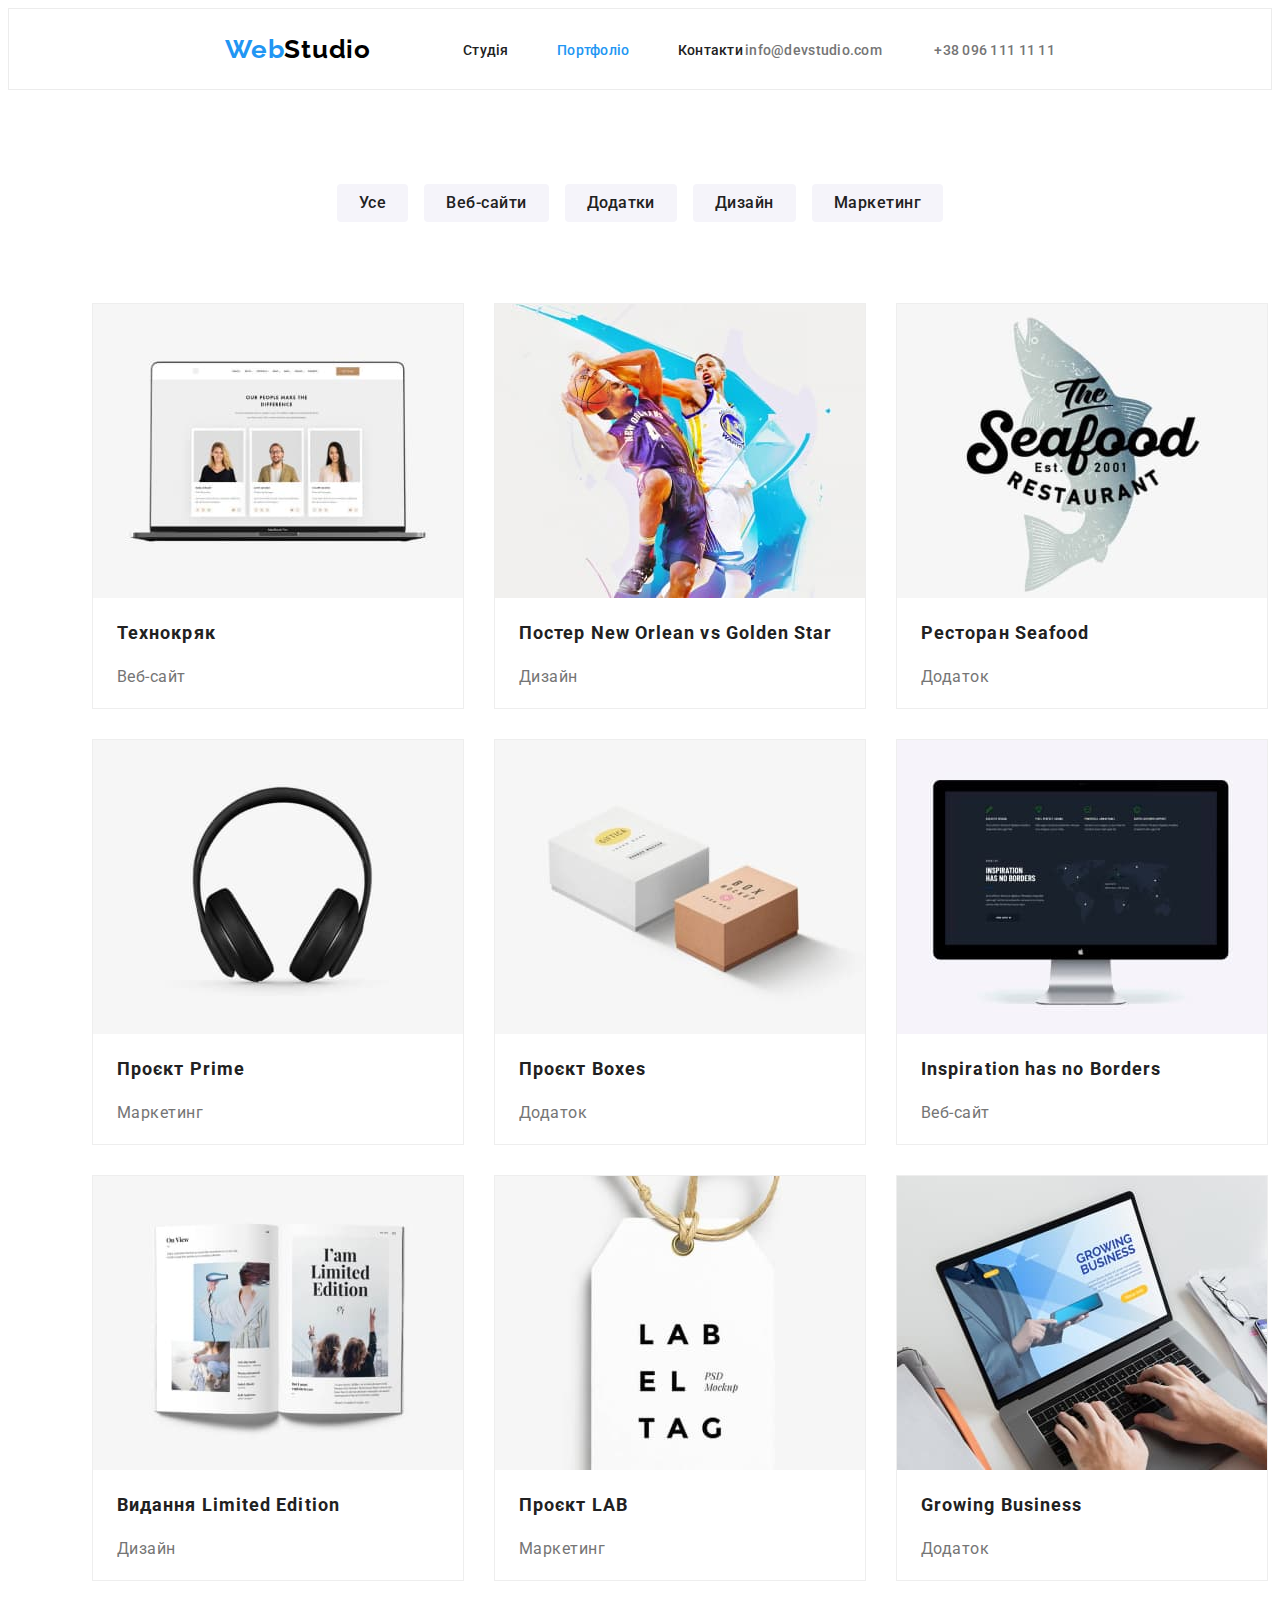
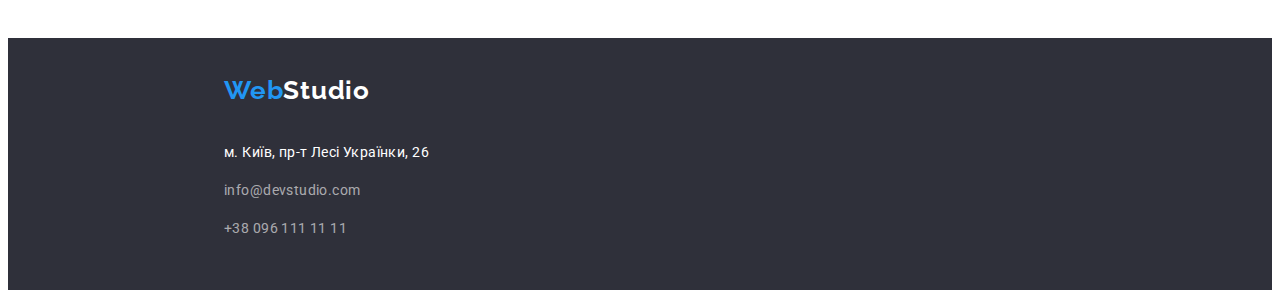
==== portfolio.html @ 8b7d4867 "copy" ====
<!DOCTYPE html>
<html lang="uk">
<head>
    <meta charset="UTF-8">
    <meta http-equiv="X-UA-Compatible" content="IE=edge">
    <meta name="viewport" content="width=device-width, initial-scale=1.0">
    <title>Document</title>
    <link rel="stylesheet" href="./css/styles.css">
    <link rel="preconnect" href="https://fonts.googleapis.com">
    <link rel="preconnect" href="https://fonts.gstatic.com" crossorigin>
    <link href="https://fonts.googleapis.com/css2?family=Raleway:wght@700&family=Roboto:wght@400;500;700;900&display=swap" rel="stylesheet">
</head>
<body>

    
    <header class="page-header">
        
        <nav class="nav-header">
            <a class="logo-link" href="./index.html">Web<span class="logo-header">Studio</span></a>

            <ul class="list-nav">
                <li><a class="link" href="./index.html">Студія</a></li>
                <li><a class="link current" href="./portfolio.html">Портфоліо</a></li>
                <li><a class="link" href="">Контакти</a></li>
            </ul>

        </nav>

        <ul class="list-header">
             <li><a class="header-email" href="">info@devstudio.com</a></li>
             <li><a class="header-number" href="">+38 096 111 11 11</a></li>
         </ul> 
        
        
    </header>


    <main>
        <section class="main-page">
            <h2 hidden>Фільтр</h2>

            <ul class="filter-ul">

                <li><button class="button-filter">Усе</button></li>
                <li><button class="button-filter">Веб-сайти</button></li>
                <li><button class="button-filter">Додатки</button></li>
                <li><button class="button-filter">Дизайн</button></li>
                <li><button class="button-filter">Маркетинг</button></li>
            </ul>

            <ul class="vertical-ul">
                <li>
                    <ul class="horizontal-ul">
                        <li class="project">
                            <a class="project-link" href="">
                                <img src="./images/img1.jpg" alt="Технокряк">
                                <h3 class="project-title">Технокряк</h3>
                                <p class="project-text">Веб-сайт</p>
                            </a>
                            
                        </li>
                        <li class="project">
                            <a class="project-link" href="">
                                <img src="./images/img2.jpg" alt="Постер New Orlean vs Golden Star">
                                <h3 class="project-title">Постер New Orlean vs Golden Star</h3>
                                <p class="project-text">Дизайн</p>
                            </a>
                            
                        </li>
                        <li class="project">
                            <a class="project-link" href="">
                                <img src="./images/img3.jpg" alt="Ресторан Seafood">
                                <h3 class="project-title">Ресторан Seafood</h3>
                                <p class="project-text">Додаток</p>
                            </a>
                            
                        </li>
                    </ul>
                </li>
                <li>
                    <ul class="horizontal-ul">
                        <li class="project">
                            <a class="project-link" href="">
                                <img src="./images/img4.jpg" alt="Проєкт Prime">
                                <h3 class="project-title">Проєкт Prime</h3>
                                <p class="project-text">Маркетинг</p>
                            </a>
                            
                        </li>
                        <li class="project">
                            <a class="project-link" href="">
                                <img src="./images/img5.jpg" alt="Проєкт Boxes">
                                <h3 class="project-title">Проєкт Boxes</h3>
                                <p class="project-text">Додаток</p>
                            </a>
                            
                        </li>
                        <li class="project">
                            <a class="project-link" href="">
                                <img src="./images/img6.jpg" alt="Inspiration has no Borders">
                                <h3 class="project-title">Inspiration has no Borders</h3>
                                <p class="project-text">Веб-сайт</p>
                            </a>
                            
                        </li>
                    </ul>
                </li>
                <li>
                    <ul class="horizontal-ul">
                        <li class="project">
                            <a class="project-link" href="">
                                <img src="./images/img7.jpg" alt="Видання Limited Edition">
                                <h3 class="project-title">Видання Limited Edition</h3>
                                <p class="project-text">Дизайн</p>
                            </a>
                            
                        </li>
                        <li class="project">
                            <a class="project-link" href="">
                                <img src="./images/img8.jpg" alt="Проєкт LAB">
                                <h3 class="project-title">Проєкт LAB</h3>
                                <p class="project-text">Маркетинг</p>
                            </a>
                            
                        </li>
                        <li class="project">
                            <a class="project-link" href="">
                                <img src="./images/img9.jpg" alt="Growing Business">
                                <h3 class="project-title">Growing Business</h3>
                                <p class="project-text">Додаток</p>
                            </a>
                            
                        </li>
                    </ul>
                </li>
            </ul>
        </section>

    </main>

    <footer class="page-footer">

        <section>
            <h2 hidden>Футер</h2>
            <a class="logo-link" href="./index.html">Web<span class="logo-footer">Studio</span></a>

            <address class="footer">
                <p class="footer-address">м. Київ, пр-т Лесі Українки, 26</p>
                <p class="footer-text">info@devstudio.com</p>
                <p class="footer-text">+38 096 111 11 11</p>
            </address>   
        </section>
        
    </footer>


</body>
---- css/styles.css ----
html,
body {
    height: 100%;
    font-family: 'Roboto';
    color: #212121;
}


.page-header {
    display: flex;
    justify-content: space-between;
    height: 80px;
    border: 1px solid #ECECEC;
}


.nav-header {
    display: flex;
    justify-content: left;
    align-items: center;
}


.logo-link {
    color: #2196F3;
    margin: 24px 92px 24px 216px;
    text-decoration: none;
    font-family: 'Raleway';
    font-weight: 700;
    font-size: 26px;
    line-height: 31px;
    letter-spacing: 0.03em;
}


.logo-header {
    color: black;
    font-weight: 700;
    font-size: 26px;
    line-height: 31px;
    letter-spacing: 0.03em;
}


.list-nav {
    height: 16px;
    width: 280px;
    text-decoration: none;
    list-style-type: none;
    display: flex;
    justify-content: space-between;
    align-items: center;
    padding: 32px 0px 32px 0px;
}


.list-nav .link {
    text-decoration: none;
    list-style-type: none;
    color: #212121;
    font-weight: 500;
    font-size: 14px;
    line-height: 16px;
    letter-spacing: 0.02em;
}

.list-nav .link:hover,
.list-nav .link:focus {
    color: #2196F3;
}

.list-nav .link.current {
    color: #2196F3;
}



.list-header {
    width: 310px;
    height: 16px;
    text-decoration: none;
    list-style-type: none;
    display: flex;
    align-items: center;
    justify-content: space-between;
    padding: 32px 216px 32px 0px;
    margin: 0%;
}


.header-email {
    text-decoration: none;
    list-style-type: none;
    color: #757575;
    font-weight: 500;
    font-size: 14px;
    line-height: 16px;
    letter-spacing: 0.02em;
}

.header-email:hover,
.header-email:focus {
    color: #2196F3;
}


.header-number {
    text-decoration: none;
    list-style-type: none;
    color: #757575;
    font-weight: 500;
    font-size: 14px;
    line-height: 16px;
    letter-spacing: 0.02em;
}

.header-number:hover,
.header-number:focus {
    color: #2196F3;
}


.hero {
    width: 100%;
    height: 600px;
    background: #2F303A;
    display: flex;
    flex-direction: column;
    flex-wrap: nowrap;
    align-content: stretch;
    justify-content: center;
    align-items: center;
}


.hero-text {
    color: #fff;
    font-weight: 900;
    font-size: 44px;
    line-height: 60px;
    text-align: center;
    letter-spacing: 0.06em;
    text-transform: uppercase;
}


.button-hero {
    background: #2196F3;
    color: #fff;
    box-shadow: 0px 4px 4px rgba(0, 0, 0, 0.15);
    border-radius: 4px;
    padding: 10px 32px 10px 32px;
    display: flex;
    align-items: center;
    text-align: center;
    letter-spacing: 0.06em;
    font-family: Roboto;
    font-weight: 700;
    font-size: 16px;
    line-height: 30px;
    border: 0;
    cursor: pointer;
}


.features {
    display: flex;
    justify-content: center;
    padding-top: 96px;
}


.features-ul {
    list-style-type: none;
    display: flex;
    justify-content: space-between;
    align-items: center;
    margin: 0%;
    width: 1170px;
}


.features-li {
    height: 98px;
    width: 270px;
    display: flex;
    flex-direction: column;
}


.features-title {
    width: 270px;
    height: 16px;
    margin: 0%;
    padding-bottom: 10px;
    font-weight: 700;
    font-size: 14px;
    line-height: 16px;
    letter-spacing: 0.03em;
    text-transform: uppercase;
}


.features-text {
    width: 270px;
    height: 72px;
    margin: 0%;
    font-weight: 400;
    font-size: 14px;
    line-height: 24px;
    letter-spacing: 0.03em;
    color: #757575;
}


.referral {
    display: flex;
    flex-direction: column;
    align-items: center;
}


.referral-title {
    font-weight: 700;
    font-size: 36px;
    line-height: 42px;
    text-align: center;
    letter-spacing: 0.03em;
    margin: 94px 0px 50px 0px;
}


.referral-ul {
    display: flex;
    list-style-type: none;
    margin: 0;
    padding: 0;
}


.referral-li {
    padding: 0px 15px 94px 15px;
}



.team {
    height: 648px;
    background: #F5F4FA;
    display: flex;
    flex-direction: column;
    align-items: center;
}


.team-title {
    font-weight: 700;
    font-size: 36px;
    line-height: 42px;
    letter-spacing: 0.03em;
    margin: 0;
    padding: 94px 0px 50px 0px;
}


.team-ul {
    list-style-type: none;
    display: flex;
    margin: 0;
    padding: 0;
}


.team-li {
    background: #FFFFFF;
    height: 368px;
    box-shadow: 0px 1px 3px rgba(0, 0, 0, 0.12), 0px 1px 1px rgba(0, 0, 0, 0.14), 0px 2px 1px rgba(0, 0, 0, 0.2);
    border-radius: 0px 0px 4px 4px;
    margin: 0px 15px 0px 15px;
}


.team-name {
    font-weight: 500;
    font-size: 16px;
    line-height: 19px;
    text-align: center;
    letter-spacing: 0.03em;
}


.team-profession {
    font-weight: 400;
    font-size: 16px;
    line-height: 19px;
    text-align: center;
    letter-spacing: 0.03em;
    color: #757575;
}


.page-footer {
    height: 252px;
    background: #2F303A;
    display: flex;
    align-items: center;
}


.logo-footer {
    color: #fff;
    font-weight: 700;
    font-size: 26px;
    line-height: 31px;
    letter-spacing: 0.03em;
}


.footer {
    padding: 20px 0px 0px 216px;
    line-height: 24px;
    font-style: normal;
}


.footer-address {
    font-size: 14px;
    letter-spacing: 0.03em;
    color: #FFFFFF;
}


.footer-text {
    font-size: 14px;
    letter-spacing: 0.03em;
    color: rgba(255, 255, 255, 0.6);
}







.main-page {
    height: 1548px;
    display: flex;
    flex-direction: column;
    
}


.filter-ul {
    display: flex;
    justify-content: center;
    margin: 0;
    padding: 94px 0px 50px 0px;
    list-style-type: none;
}


.button-filter {
    font-family: Roboto;
    font-weight: 500;
    font-size: 16px;
    line-height: 26px;
    letter-spacing: 0.03em;   
    color: #212121;
    padding: 6px 22px 6px 22px;
    background: #F5F4FA;
    border: 0;
    border-radius: 4px;
    margin: 0px 8px 0px 8px;
}

.button-filter:hover,
.button-filter:focus {
    background: #2196F3;
    box-shadow: 0px 3px 1px rgba(0, 0, 0, 0.1), 0px 1px 2px rgba(0, 0, 0, 0.08), 0px 2px 2px rgba(0, 0, 0, 0.12);
    color: #FFFFFF;
}


.vertical-ul {
    display: flex;
    flex-direction: column;
    list-style-type: none;
}

.horizontal-ul {
    display: flex;
    justify-content: center;
    list-style-type: none;
}


.project {
    height: 404px;
    width: 370px;
    margin: 15px;
    background: #FFFFFF;
    border: 1px solid #EEEEEE;
    
}


.project-title {
    width: 322px;
    height: 36px;
    font-weight: 700;
    font-size: 18px;
    line-height: 1.2;
    letter-spacing: 0.06em;
    color: #212121;
    padding: 20px 24px 4px 24px;
    margin: 0;
}



.project-text {
    width: 322px;
    height: 30px;
    font-weight: 400;
    font-size: 16px;
    line-height: 30px;
    letter-spacing: 0.03em;
    color: #757575;
    padding: 0px 24px 20px 24px;
    margin: 0;
}

.project-link {
    text-decoration: none;
}
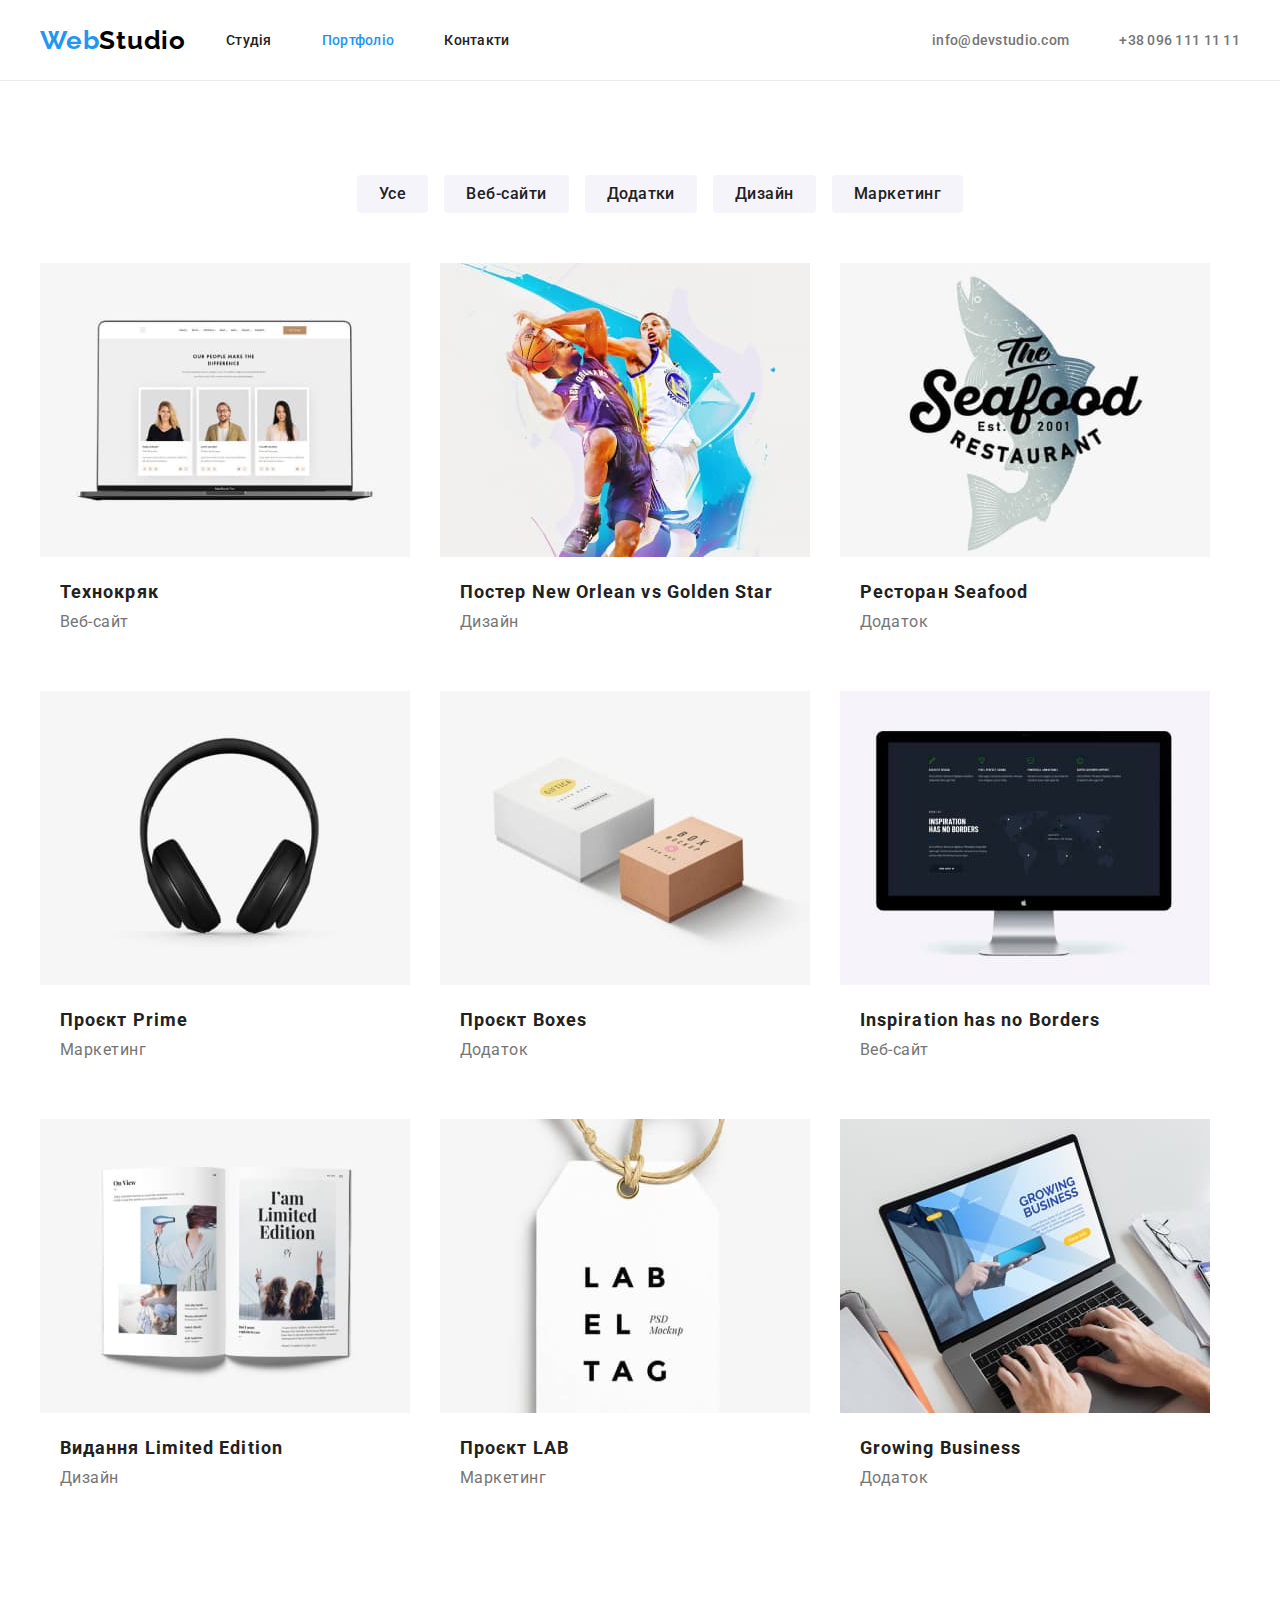
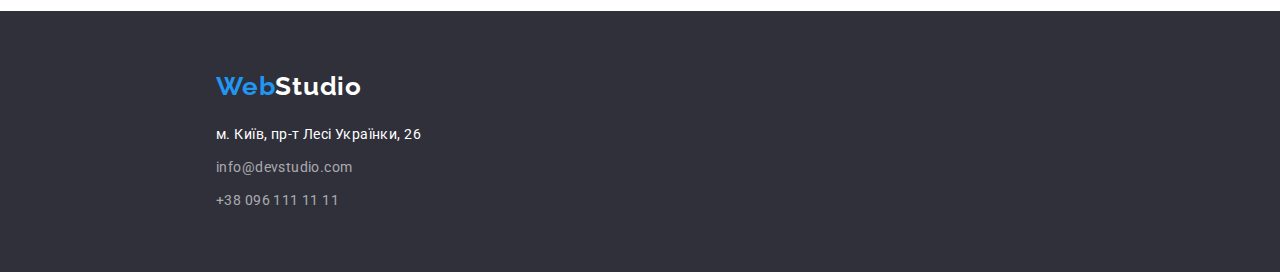
==== commit 0bd68325: "1" ====
--- a/portfolio.html
+++ b/portfolio.html
@@ -5,38 +5,40 @@
     <meta http-equiv="X-UA-Compatible" content="IE=edge">
     <meta name="viewport" content="width=device-width, initial-scale=1.0">
     <title>Document</title>
-    <link rel="stylesheet" href="./css/styles.css">
     <link rel="preconnect" href="https://fonts.googleapis.com">
     <link rel="preconnect" href="https://fonts.gstatic.com" crossorigin>
     <link href="https://fonts.googleapis.com/css2?family=Raleway:wght@700&family=Roboto:wght@400;500;700;900&display=swap" rel="stylesheet">
+    <link rel="stylesheet" href="https://cdn.jsdelivr.net/npm/modern-normalize@1.1.0/modern-normalize.min.css">
+    <link rel="stylesheet" href="./css/styles.css">
 </head>
 <body>
 
     
-    <header class="page-header">
-        
-        <nav class="nav-header">
-            <a class="logo-link" href="./index.html">Web<span class="logo-header">Studio</span></a>
+    <header class="header">
 
-            <ul class="list-nav">
-                <li><a class="link" href="./index.html">Студія</a></li>
-                <li><a class="link current" href="./portfolio.html">Портфоліо</a></li>
-                <li><a class="link" href="">Контакти</a></li>
-            </ul>
+        <div class=" page-header container">
+            <nav class="nav-header">
+                <a class="logo-link" href="./index.html">Web<span class="logo-header">Studio</span></a>
 
-        </nav>
+                <ul class="list-nav">
+                    <li><a class="link" href="./index.html">Студія</a></li>
+                    <li><a class="link current" href="./portfolio.html">Портфоліо</a></li>
+                    <li><a class="link" href="">Контакти</a></li>
+                </ul>
 
-        <ul class="list-header">
-             <li><a class="header-email" href="">info@devstudio.com</a></li>
-             <li><a class="header-number" href="">+38 096 111 11 11</a></li>
-         </ul> 
-        
+            </nav>
+
+            <ul class="list-header">
+                <li><a class="header-email" href="">info@devstudio.com</a></li>
+                <li><a class="header-number" href="">+38 096 111 11 11</a></li>
+            </ul> 
+        </div>
         
     </header>
 
 
     <main>
-        <section class="main-page">
+        <section class="main-page container section">
             <h2 hidden>Фільтр</h2>
 
             <ul class="filter-ul">
@@ -48,91 +50,107 @@
                 <li><button class="button-filter">Маркетинг</button></li>
             </ul>
 
-            <ul class="vertical-ul">
-                <li>
-                    <ul class="horizontal-ul">
-                        <li class="project">
-                            <a class="project-link" href="">
-                                <img src="./images/img1.jpg" alt="Технокряк">
-                                <h3 class="project-title">Технокряк</h3>
-                                <p class="project-text">Веб-сайт</p>
-                            </a>
-                            
-                        </li>
-                        <li class="project">
-                            <a class="project-link" href="">
-                                <img src="./images/img2.jpg" alt="Постер New Orlean vs Golden Star">
-                                <h3 class="project-title">Постер New Orlean vs Golden Star</h3>
-                                <p class="project-text">Дизайн</p>
-                            </a>
-                            
-                        </li>
-                        <li class="project">
-                            <a class="project-link" href="">
-                                <img src="./images/img3.jpg" alt="Ресторан Seafood">
-                                <h3 class="project-title">Ресторан Seafood</h3>
-                                <p class="project-text">Додаток</p>
-                            </a>
-                            
-                        </li>
-                    </ul>
+            <ul class="card-set">
+
+                <li class="project">
+                    <a class="project-link" href="">
+                        <img src="./images/img1.jpg" alt="Технокряк">
+                        <div class="project-block">
+                            <h3 class="project-title">Технокряк</h3>
+                            <p class="project-text">Веб-сайт</p>
+                        </div>
+                    </a>
+                    
                 </li>
-                <li>
-                    <ul class="horizontal-ul">
-                        <li class="project">
-                            <a class="project-link" href="">
-                                <img src="./images/img4.jpg" alt="Проєкт Prime">
-                                <h3 class="project-title">Проєкт Prime</h3>
-                                <p class="project-text">Маркетинг</p>
-                            </a>
-                            
-                        </li>
-                        <li class="project">
-                            <a class="project-link" href="">
-                                <img src="./images/img5.jpg" alt="Проєкт Boxes">
-                                <h3 class="project-title">Проєкт Boxes</h3>
-                                <p class="project-text">Додаток</p>
-                            </a>
-                            
-                        </li>
-                        <li class="project">
-                            <a class="project-link" href="">
-                                <img src="./images/img6.jpg" alt="Inspiration has no Borders">
-                                <h3 class="project-title">Inspiration has no Borders</h3>
-                                <p class="project-text">Веб-сайт</p>
-                            </a>
-                            
-                        </li>
-                    </ul>
+
+                <li class="project">
+                    <a class="project-link" href="">
+                        <img src="./images/img2.jpg" alt="Постер New Orlean vs Golden Star">
+                        <div class="project-block">
+                            <h3 class="project-title">Постер New Orlean vs Golden Star</h3>
+                            <p class="project-text">Дизайн</p>
+                        </div>
+                    </a>
+                    
                 </li>
-                <li>
-                    <ul class="horizontal-ul">
-                        <li class="project">
-                            <a class="project-link" href="">
-                                <img src="./images/img7.jpg" alt="Видання Limited Edition">
-                                <h3 class="project-title">Видання Limited Edition</h3>
-                                <p class="project-text">Дизайн</p>
-                            </a>
-                            
-                        </li>
-                        <li class="project">
-                            <a class="project-link" href="">
-                                <img src="./images/img8.jpg" alt="Проєкт LAB">
-                                <h3 class="project-title">Проєкт LAB</h3>
-                                <p class="project-text">Маркетинг</p>
-                            </a>
-                            
-                        </li>
-                        <li class="project">
-                            <a class="project-link" href="">
-                                <img src="./images/img9.jpg" alt="Growing Business">
-                                <h3 class="project-title">Growing Business</h3>
-                                <p class="project-text">Додаток</p>
-                            </a>
-                            
-                        </li>
-                    </ul>
+
+                <li class="project">
+                    <a class="project-link" href="">
+                        <img src="./images/img3.jpg" alt="Ресторан Seafood">
+                        <div class="project-block">
+                            <h3 class="project-title">Ресторан Seafood</h3>
+                            <p class="project-text">Додаток</p>
+                        </div>
+                    </a>
+                    
                 </li>
+          
+                <li class="project">
+                    <a class="project-link" href="">
+                        <img src="./images/img4.jpg" alt="Проєкт Prime">
+                        <div class="project-block">
+                            <h3 class="project-title">Проєкт Prime</h3>
+                            <p class="project-text">Маркетинг</p>
+                        </div>
+                    </a>
+                    
+                </li>
+
+                <li class="project">
+                    <a class="project-link" href="">
+                        <img src="./images/img5.jpg" alt="Проєкт Boxes">
+                        <div class="project-block">
+                            <h3 class="project-title">Проєкт Boxes</h3>
+                            <p class="project-text">Додаток</p>
+                        </div>
+                    </a>
+                    
+                </li>
+
+                <li class="project">
+                    <a class="project-link" href="">
+                        <img src="./images/img6.jpg" alt="Inspiration has no Borders">
+                        <div class="project-block">
+                            <h3 class="project-title">Inspiration has no Borders</h3>
+                            <p class="project-text">Веб-сайт</p>
+                        </div>
+                    </a>
+                    
+                </li>
+            
+                <li class="project">
+                    <a class="project-link" href="">
+                        <img src="./images/img7.jpg" alt="Видання Limited Edition">
+                        <div class="project-block">
+                            <h3 class="project-title">Видання Limited Edition</h3>
+                            <p class="project-text">Дизайн</p>
+                        </div>
+                    </a>
+                    
+                </li>
+
+                <li class="project">
+                    <a class="project-link" href="">
+                        <img src="./images/img8.jpg" alt="Проєкт LAB">
+                        <div class="project-block">
+                            <h3 class="project-title">Проєкт LAB</h3>
+                            <p class="project-text">Маркетинг</p>
+                        </div>
+                    </a>
+                    
+                </li>
+
+                <li class="project">
+                    <a class="project-link" href="">
+                        <img src="./images/img9.jpg" alt="Growing Business">
+                        <div class="project-block">
+                            <h3 class="project-title">Growing Business</h3>
+                            <p class="project-text">Додаток</p>
+                        </div>
+                    </a>
+                    
+                </li>
+
             </ul>
         </section>
 
@@ -140,16 +158,25 @@
 
     <footer class="page-footer">
 
-        <section>
+        
+        <div class="footer-block container">
+
             <h2 hidden>Футер</h2>
-            <a class="logo-link" href="./index.html">Web<span class="logo-footer">Studio</span></a>
 
             <address class="footer">
+
+                <a class="logo-link" href="./index.html">
+                    Web<span class="logo-footer">Studio</span>
+                </a>
+
                 <p class="footer-address">м. Київ, пр-т Лесі Українки, 26</p>
                 <p class="footer-text">info@devstudio.com</p>
                 <p class="footer-text">+38 096 111 11 11</p>
-            </address>   
-        </section>
+            </address> 
+
+
+        </div>  
+    
         
     </footer>
 
--- a/css/styles.css
+++ b/css/styles.css
@@ -6,11 +6,30 @@
 }
 
 
+.container {
+    width: 1200px;
+    margin-left: auto;
+    margin-right: auto;
+}
+
+
+.section {
+    padding-top: 94px;
+    padding-bottom: 94px;
+}
+
+
+/*Header*/
+
+.header {
+    border-bottom: 1px solid #ECECEC;
+}
+
+
 .page-header {
+    height: 80px;
     display: flex;
     justify-content: space-between;
-    height: 80px;
-    border: 1px solid #ECECEC;
 }
 
 
@@ -23,7 +42,6 @@
 
 .logo-link {
     color: #2196F3;
-    margin: 24px 92px 24px 216px;
     text-decoration: none;
     font-family: 'Raleway';
     font-weight: 700;
@@ -43,14 +61,9 @@
 
 
 .list-nav {
-    height: 16px;
-    width: 280px;
-    text-decoration: none;
-    list-style-type: none;
-    display: flex;
-    justify-content: space-between;
-    align-items: center;
-    padding: 32px 0px 32px 0px;
+    list-style-type: none;
+    display: flex;
+    align-items: center;
 }
 
 
@@ -62,7 +75,14 @@
     font-size: 14px;
     line-height: 16px;
     letter-spacing: 0.02em;
-}
+    padding: 32px 0px;
+}
+
+
+.list-nav > li:nth-child(2) {
+    margin: 0px 50px ;
+}
+
 
 .list-nav .link:hover,
 .list-nav .link:focus {
@@ -76,26 +96,22 @@
 
 
 .list-header {
-    width: 310px;
-    height: 16px;
-    text-decoration: none;
-    list-style-type: none;
-    display: flex;
-    align-items: center;
-    justify-content: space-between;
-    padding: 32px 216px 32px 0px;
-    margin: 0%;
+    list-style-type: none;
+    display: flex;
+    align-items: center;
+    padding-left: 0px;
+    margin: 0px;
 }
 
 
 .header-email {
     text-decoration: none;
-    list-style-type: none;
     color: #757575;
     font-weight: 500;
     font-size: 14px;
     line-height: 16px;
     letter-spacing: 0.02em;
+    margin-right: 50px;
 }
 
 .header-email:hover,
@@ -106,7 +122,6 @@
 
 .header-number {
     text-decoration: none;
-    list-style-type: none;
     color: #757575;
     font-weight: 500;
     font-size: 14px;
@@ -119,6 +134,7 @@
     color: #2196F3;
 }
 
+/*Body*/
 
 .hero {
     width: 100%;
@@ -126,8 +142,6 @@
     background: #2F303A;
     display: flex;
     flex-direction: column;
-    flex-wrap: nowrap;
-    align-content: stretch;
     justify-content: center;
     align-items: center;
 }
@@ -166,7 +180,6 @@
 .features {
     display: flex;
     justify-content: center;
-    padding-top: 96px;
 }
 
 
@@ -174,14 +187,14 @@
     list-style-type: none;
     display: flex;
     justify-content: space-between;
-    align-items: center;
     margin: 0%;
     width: 1170px;
+    padding: 0px;
+    padding-top: 96px;
 }
 
 
 .features-li {
-    height: 98px;
     width: 270px;
     display: flex;
     flex-direction: column;
@@ -189,10 +202,8 @@
 
 
 .features-title {
-    width: 270px;
-    height: 16px;
-    margin: 0%;
-    padding-bottom: 10px;
+    margin: 0px;
+    margin-bottom: 10px;
     font-weight: 700;
     font-size: 14px;
     line-height: 16px;
@@ -202,9 +213,7 @@
 
 
 .features-text {
-    width: 270px;
-    height: 72px;
-    margin: 0%;
+    margin: 0px;
     font-weight: 400;
     font-size: 14px;
     line-height: 24px;
@@ -224,9 +233,9 @@
     font-weight: 700;
     font-size: 36px;
     line-height: 42px;
-    text-align: center;
-    letter-spacing: 0.03em;
-    margin: 94px 0px 50px 0px;
+    letter-spacing: 0.03em;
+    margin: 0px;
+    margin-bottom: 50px;
 }
 
 
@@ -239,14 +248,22 @@
 
 
 .referral-li {
-    padding: 0px 15px 94px 15px;
+    height: 294px;
+}
+
+
+.referral-ul li:not(:last-child) {
+    margin-right: 30px;
 }
 
 
 
 .team {
-    height: 648px;
     background: #F5F4FA;
+}
+
+
+.page-team {
     display: flex;
     flex-direction: column;
     align-items: center;
@@ -259,7 +276,7 @@
     line-height: 42px;
     letter-spacing: 0.03em;
     margin: 0;
-    padding: 94px 0px 50px 0px;
+    margin-bottom: 50px;
 }
 
 
@@ -273,10 +290,13 @@
 
 .team-li {
     background: #FFFFFF;
-    height: 368px;
     box-shadow: 0px 1px 3px rgba(0, 0, 0, 0.12), 0px 1px 1px rgba(0, 0, 0, 0.14), 0px 2px 1px rgba(0, 0, 0, 0.2);
     border-radius: 0px 0px 4px 4px;
-    margin: 0px 15px 0px 15px;
+}
+
+
+.team-li:not(:last-child) {
+    margin-right: 30px;
 }
 
 
@@ -286,6 +306,8 @@
     line-height: 19px;
     text-align: center;
     letter-spacing: 0.03em;
+    margin: 0px;
+    margin-top: 30px;
 }
 
 
@@ -296,14 +318,24 @@
     text-align: center;
     letter-spacing: 0.03em;
     color: #757575;
-}
-
+    margin-top: 10px;
+    margin-bottom: 30px;
+}
+
+/*Footer*/
 
 .page-footer {
-    height: 252px;
     background: #2F303A;
     display: flex;
     align-items: center;
+}
+
+
+.footer-block {
+    margin: 0px;
+    padding: 0px;
+    padding-top: 60px;
+    padding-bottom: 60px;
 }
 
 
@@ -317,7 +349,7 @@
 
 
 .footer {
-    padding: 20px 0px 0px 216px;
+    padding-left: 216px;
     line-height: 24px;
     font-style: normal;
 }
@@ -327,6 +359,8 @@
     font-size: 14px;
     letter-spacing: 0.03em;
     color: #FFFFFF;
+    margin: 0px;
+    margin-top: 20px;
 }
 
 
@@ -334,6 +368,8 @@
     font-size: 14px;
     letter-spacing: 0.03em;
     color: rgba(255, 255, 255, 0.6);
+    margin: 0px;
+    margin-top: 9px;
 }
 
 
@@ -343,7 +379,6 @@
 
 
 .main-page {
-    height: 1548px;
     display: flex;
     flex-direction: column;
     
@@ -354,7 +389,7 @@
     display: flex;
     justify-content: center;
     margin: 0;
-    padding: 94px 0px 50px 0px;
+    margin-bottom: 50px;
     list-style-type: none;
 }
 
@@ -381,52 +416,47 @@
 }
 
 
-.vertical-ul {
-    display: flex;
-    flex-direction: column;
-    list-style-type: none;
-}
-
-.horizontal-ul {
-    display: flex;
+.card-set {
+    padding: 0px;
+    margin: 0px;
+    display: flex;
+    flex-wrap: wrap;
+    gap: 30px;
+    list-style: none;
+}
+
+
+.project {
+    background: #FFFFFF;
+}
+
+
+.project-block {
     justify-content: center;
-    list-style-type: none;
-}
-
-
-.project {
-    height: 404px;
-    width: 370px;
-    margin: 15px;
-    background: #FFFFFF;
-    border: 1px solid #EEEEEE;
-    
+    padding: 20px 24px 24px 20px;
 }
 
 
 .project-title {
     width: 322px;
-    height: 36px;
     font-weight: 700;
     font-size: 18px;
     line-height: 1.2;
     letter-spacing: 0.06em;
     color: #212121;
-    padding: 20px 24px 4px 24px;
-    margin: 0;
+    margin: 0;
+    margin-bottom: 4px;
 }
 
 
 
 .project-text {
     width: 322px;
-    height: 30px;
     font-weight: 400;
     font-size: 16px;
     line-height: 30px;
     letter-spacing: 0.03em;
     color: #757575;
-    padding: 0px 24px 20px 24px;
     margin: 0;
 }
 
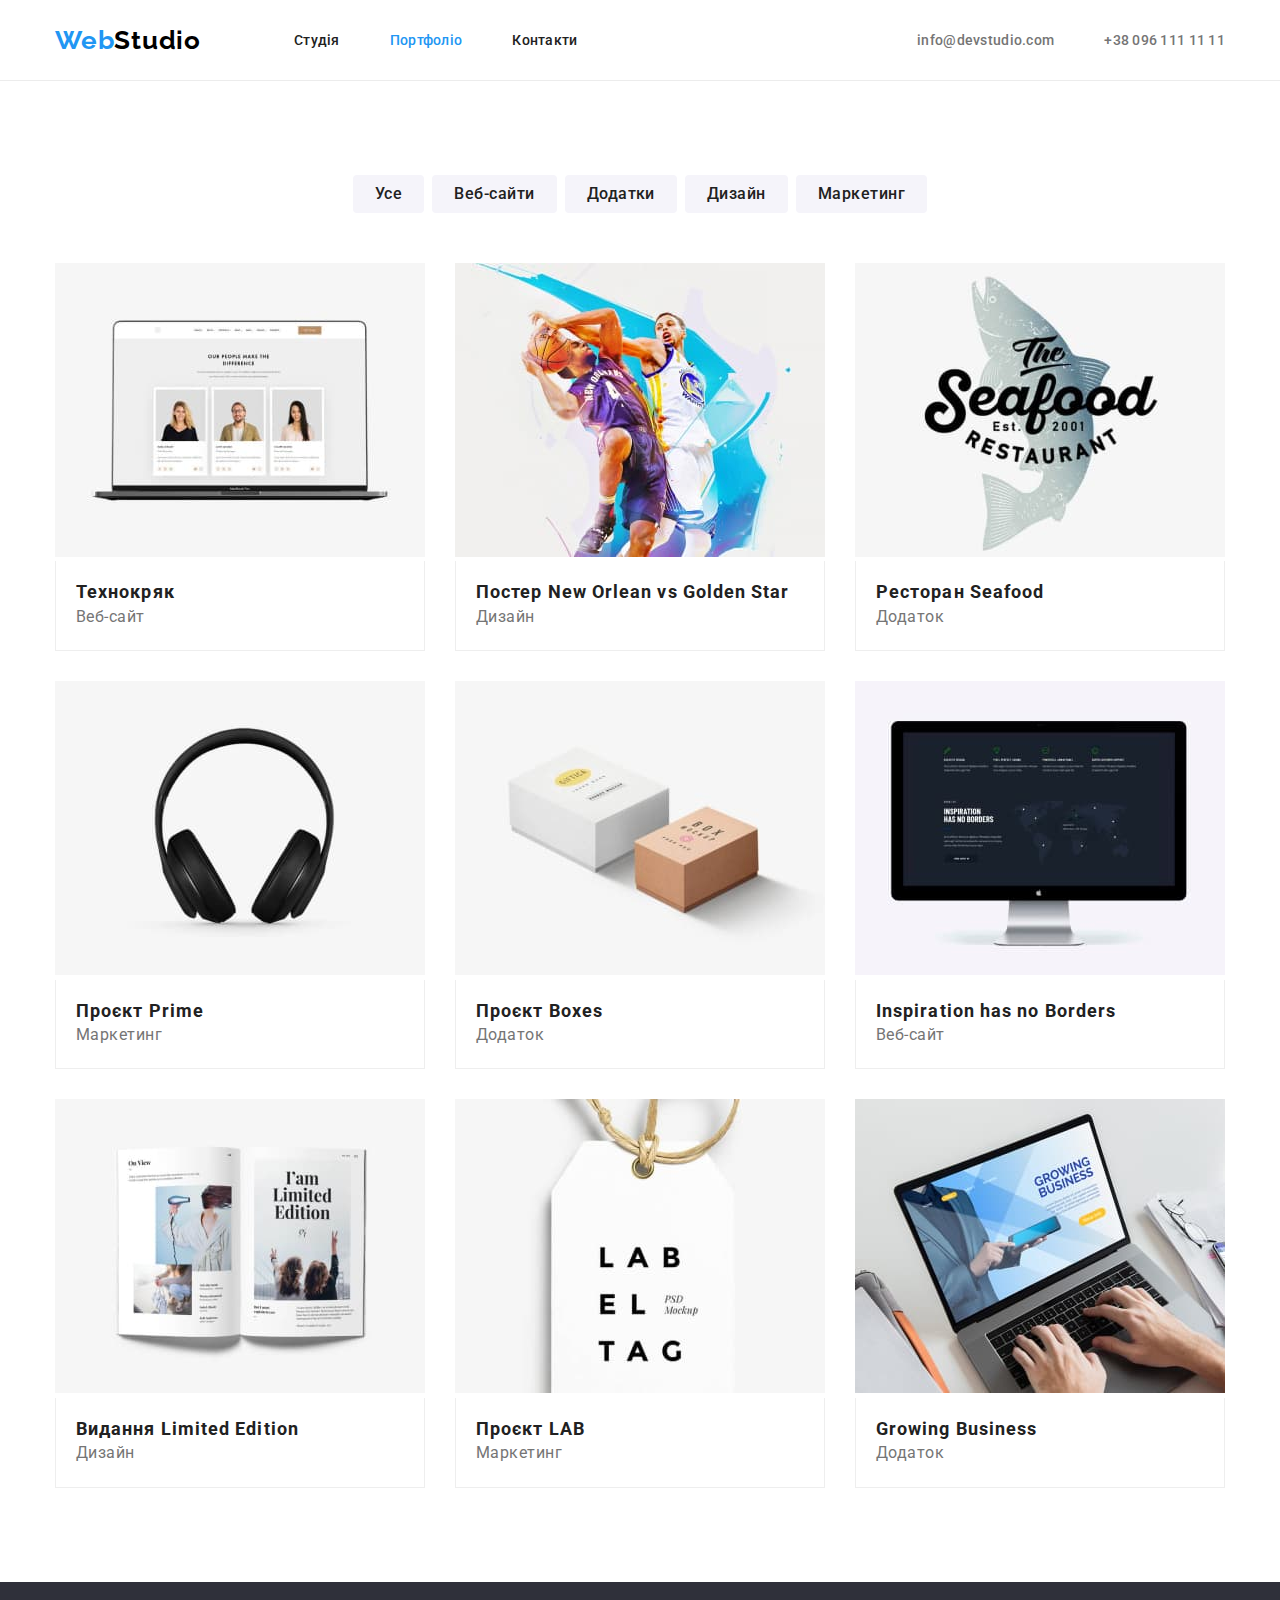
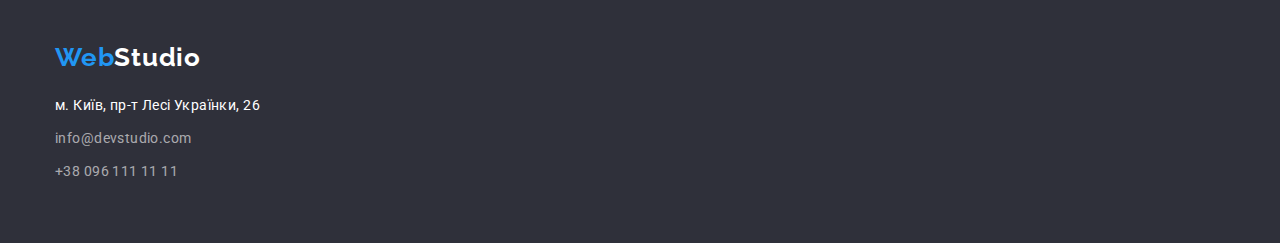
==== commit 5d46f0df: "fixed HM" ====
--- a/portfolio.html
+++ b/portfolio.html
@@ -16,7 +16,7 @@
     
     <header class="header">
 
-        <div class=" page-header container">
+        <div class="page-header container">
             <nav class="nav-header">
                 <a class="logo-link" href="./index.html">Web<span class="logo-header">Studio</span></a>
 
@@ -38,120 +38,124 @@
 
 
     <main>
-        <section class="main-page container section">
-            <h2 hidden>Фільтр</h2>
+        <section class="main-page section">
 
-            <ul class="filter-ul">
+            <div class="container">
+                <h2 hidden>Фільтр</h2>
 
-                <li><button class="button-filter">Усе</button></li>
-                <li><button class="button-filter">Веб-сайти</button></li>
-                <li><button class="button-filter">Додатки</button></li>
-                <li><button class="button-filter">Дизайн</button></li>
-                <li><button class="button-filter">Маркетинг</button></li>
-            </ul>
+                <ul class="filter-ul">
 
-            <ul class="card-set">
+                    <li><button class="button-filter">Усе</button></li>
+                    <li><button class="button-filter">Веб-сайти</button></li>
+                    <li><button class="button-filter">Додатки</button></li>
+                    <li><button class="button-filter">Дизайн</button></li>
+                    <li><button class="button-filter">Маркетинг</button></li>
+                </ul>
 
-                <li class="project">
-                    <a class="project-link" href="">
-                        <img src="./images/img1.jpg" alt="Технокряк">
-                        <div class="project-block">
-                            <h3 class="project-title">Технокряк</h3>
-                            <p class="project-text">Веб-сайт</p>
-                        </div>
-                    </a>
-                    
-                </li>
+                <ul class="card-set">
 
-                <li class="project">
-                    <a class="project-link" href="">
-                        <img src="./images/img2.jpg" alt="Постер New Orlean vs Golden Star">
-                        <div class="project-block">
-                            <h3 class="project-title">Постер New Orlean vs Golden Star</h3>
-                            <p class="project-text">Дизайн</p>
-                        </div>
-                    </a>
-                    
-                </li>
+                    <li class="project">
+                        <a class="project-link" href="">
+                            <img src="./images/img1.jpg" alt="Технокряк">
+                            <div class="project-block">
+                                <h3 class="project-title">Технокряк</h3>
+                                <p class="project-text">Веб-сайт</p>
+                            </div>
+                        </a>
+                        
+                    </li>
 
-                <li class="project">
-                    <a class="project-link" href="">
-                        <img src="./images/img3.jpg" alt="Ресторан Seafood">
-                        <div class="project-block">
-                            <h3 class="project-title">Ресторан Seafood</h3>
-                            <p class="project-text">Додаток</p>
-                        </div>
-                    </a>
-                    
-                </li>
-          
-                <li class="project">
-                    <a class="project-link" href="">
-                        <img src="./images/img4.jpg" alt="Проєкт Prime">
-                        <div class="project-block">
-                            <h3 class="project-title">Проєкт Prime</h3>
-                            <p class="project-text">Маркетинг</p>
-                        </div>
-                    </a>
-                    
-                </li>
+                    <li class="project">
+                        <a class="project-link" href="">
+                            <img src="./images/img2.jpg" alt="Постер New Orlean vs Golden Star">
+                            <div class="project-block">
+                                <h3 class="project-title">Постер New Orlean vs Golden Star</h3>
+                                <p class="project-text">Дизайн</p>
+                            </div>
+                        </a>
+                        
+                    </li>
 
-                <li class="project">
-                    <a class="project-link" href="">
-                        <img src="./images/img5.jpg" alt="Проєкт Boxes">
-                        <div class="project-block">
-                            <h3 class="project-title">Проєкт Boxes</h3>
-                            <p class="project-text">Додаток</p>
-                        </div>
-                    </a>
-                    
-                </li>
+                    <li class="project">
+                        <a class="project-link" href="">
+                            <img src="./images/img3.jpg" alt="Ресторан Seafood">
+                            <div class="project-block">
+                                <h3 class="project-title">Ресторан Seafood</h3>
+                                <p class="project-text">Додаток</p>
+                            </div>
+                        </a>
+                        
+                    </li>
+            
+                    <li class="project">
+                        <a class="project-link" href="">
+                            <img src="./images/img4.jpg" alt="Проєкт Prime">
+                            <div class="project-block">
+                                <h3 class="project-title">Проєкт Prime</h3>
+                                <p class="project-text">Маркетинг</p>
+                            </div>
+                        </a>
+                        
+                    </li>
 
-                <li class="project">
-                    <a class="project-link" href="">
-                        <img src="./images/img6.jpg" alt="Inspiration has no Borders">
-                        <div class="project-block">
-                            <h3 class="project-title">Inspiration has no Borders</h3>
-                            <p class="project-text">Веб-сайт</p>
-                        </div>
-                    </a>
-                    
-                </li>
-            
-                <li class="project">
-                    <a class="project-link" href="">
-                        <img src="./images/img7.jpg" alt="Видання Limited Edition">
-                        <div class="project-block">
-                            <h3 class="project-title">Видання Limited Edition</h3>
-                            <p class="project-text">Дизайн</p>
-                        </div>
-                    </a>
-                    
-                </li>
+                    <li class="project">
+                        <a class="project-link" href="">
+                            <img src="./images/img5.jpg" alt="Проєкт Boxes">
+                            <div class="project-block">
+                                <h3 class="project-title">Проєкт Boxes</h3>
+                                <p class="project-text">Додаток</p>
+                            </div>
+                        </a>
+                        
+                    </li>
 
-                <li class="project">
-                    <a class="project-link" href="">
-                        <img src="./images/img8.jpg" alt="Проєкт LAB">
-                        <div class="project-block">
-                            <h3 class="project-title">Проєкт LAB</h3>
-                            <p class="project-text">Маркетинг</p>
-                        </div>
-                    </a>
-                    
-                </li>
+                    <li class="project">
+                        <a class="project-link" href="">
+                            <img src="./images/img6.jpg" alt="Inspiration has no Borders">
+                            <div class="project-block">
+                                <h3 class="project-title">Inspiration has no Borders</h3>
+                                <p class="project-text">Веб-сайт</p>
+                            </div>
+                        </a>
+                        
+                    </li>
+                
+                    <li class="project">
+                        <a class="project-link" href="">
+                            <img src="./images/img7.jpg" alt="Видання Limited Edition">
+                            <div class="project-block">
+                                <h3 class="project-title">Видання Limited Edition</h3>
+                                <p class="project-text">Дизайн</p>
+                            </div>
+                        </a>
+                        
+                    </li>
 
-                <li class="project">
-                    <a class="project-link" href="">
-                        <img src="./images/img9.jpg" alt="Growing Business">
-                        <div class="project-block">
-                            <h3 class="project-title">Growing Business</h3>
-                            <p class="project-text">Додаток</p>
-                        </div>
-                    </a>
-                    
-                </li>
+                    <li class="project">
+                        <a class="project-link" href="">
+                            <img src="./images/img8.jpg" alt="Проєкт LAB">
+                            <div class="project-block">
+                                <h3 class="project-title">Проєкт LAB</h3>
+                                <p class="project-text">Маркетинг</p>
+                            </div>
+                        </a>
+                        
+                    </li>
 
-            </ul>
+                    <li class="project">
+                        <a class="project-link" href="">
+                            <img src="./images/img9.jpg" alt="Growing Business">
+                            <div class="project-block">
+                                <h3 class="project-title">Growing Business</h3>
+                                <p class="project-text">Додаток</p>
+                            </div>
+                        </a>
+                        
+                    </li>
+
+                </ul>
+
+            </div>
         </section>
 
     </main>
@@ -159,7 +163,7 @@
     <footer class="page-footer">
 
         
-        <div class="footer-block container">
+        <div class="container">
 
             <h2 hidden>Футер</h2>
 
--- a/css/styles.css
+++ b/css/styles.css
@@ -10,6 +10,8 @@
     width: 1200px;
     margin-left: auto;
     margin-right: auto;
+    padding-left: 15px;
+    padding-right: 15px;
 }
 
 
@@ -48,6 +50,7 @@
     font-size: 26px;
     line-height: 31px;
     letter-spacing: 0.03em;
+    padding-right: 93px;
 }
 
 
@@ -64,6 +67,8 @@
     list-style-type: none;
     display: flex;
     align-items: center;
+    margin: 0px;
+    padding: 0px;
 }
 
 
@@ -155,6 +160,8 @@
     text-align: center;
     letter-spacing: 0.06em;
     text-transform: uppercase;
+    margin: 0px;
+    padding-bottom: 30px;
 }
 
 
@@ -180,6 +187,7 @@
 .features {
     display: flex;
     justify-content: center;
+    padding-top: 96px;
 }
 
 
@@ -190,7 +198,6 @@
     margin: 0%;
     width: 1170px;
     padding: 0px;
-    padding-top: 96px;
 }
 
 
@@ -236,6 +243,8 @@
     letter-spacing: 0.03em;
     margin: 0px;
     margin-bottom: 50px;
+    display: flex;
+    justify-content: center;
 }
 
 
@@ -297,6 +306,12 @@
 
 .team-li:not(:last-child) {
     margin-right: 30px;
+}
+
+
+.team-information {
+    margin-top: 30px;
+    margin-bottom: 30px;
 }
 
 
@@ -307,7 +322,7 @@
     text-align: center;
     letter-spacing: 0.03em;
     margin: 0px;
-    margin-top: 30px;
+    margin-bottom: 10px;
 }
 
 
@@ -318,22 +333,13 @@
     text-align: center;
     letter-spacing: 0.03em;
     color: #757575;
-    margin-top: 10px;
-    margin-bottom: 30px;
+    margin: 0px;
 }
 
 /*Footer*/
 
 .page-footer {
     background: #2F303A;
-    display: flex;
-    align-items: center;
-}
-
-
-.footer-block {
-    margin: 0px;
-    padding: 0px;
     padding-top: 60px;
     padding-bottom: 60px;
 }
@@ -349,7 +355,6 @@
 
 
 .footer {
-    padding-left: 216px;
     line-height: 24px;
     font-style: normal;
 }
@@ -391,6 +396,11 @@
     margin: 0;
     margin-bottom: 50px;
     list-style-type: none;
+    padding: 0px;
+}
+
+.filter-ul li:not(:last-child) {
+    margin-right: 8px;
 }
 
 
@@ -405,8 +415,9 @@
     background: #F5F4FA;
     border: 0;
     border-radius: 4px;
-    margin: 0px 8px 0px 8px;
-}
+}
+
+
 
 .button-filter:hover,
 .button-filter:focus {
@@ -433,12 +444,16 @@
 
 .project-block {
     justify-content: center;
+    width: 370px;
     padding: 20px 24px 24px 20px;
+    border-left: 1px solid #EEEEEE;
+    border-bottom: 1px solid #EEEEEE;
+    border-right: 1px solid #EEEEEE;
 }
 
 
 .project-title {
-    width: 322px;
+    font-style: normal;
     font-weight: 700;
     font-size: 18px;
     line-height: 1.2;
@@ -451,10 +466,9 @@
 
 
 .project-text {
-    width: 322px;
     font-weight: 400;
     font-size: 16px;
-    line-height: 30px;
+    line-height: 1.2;
     letter-spacing: 0.03em;
     color: #757575;
     margin: 0;
